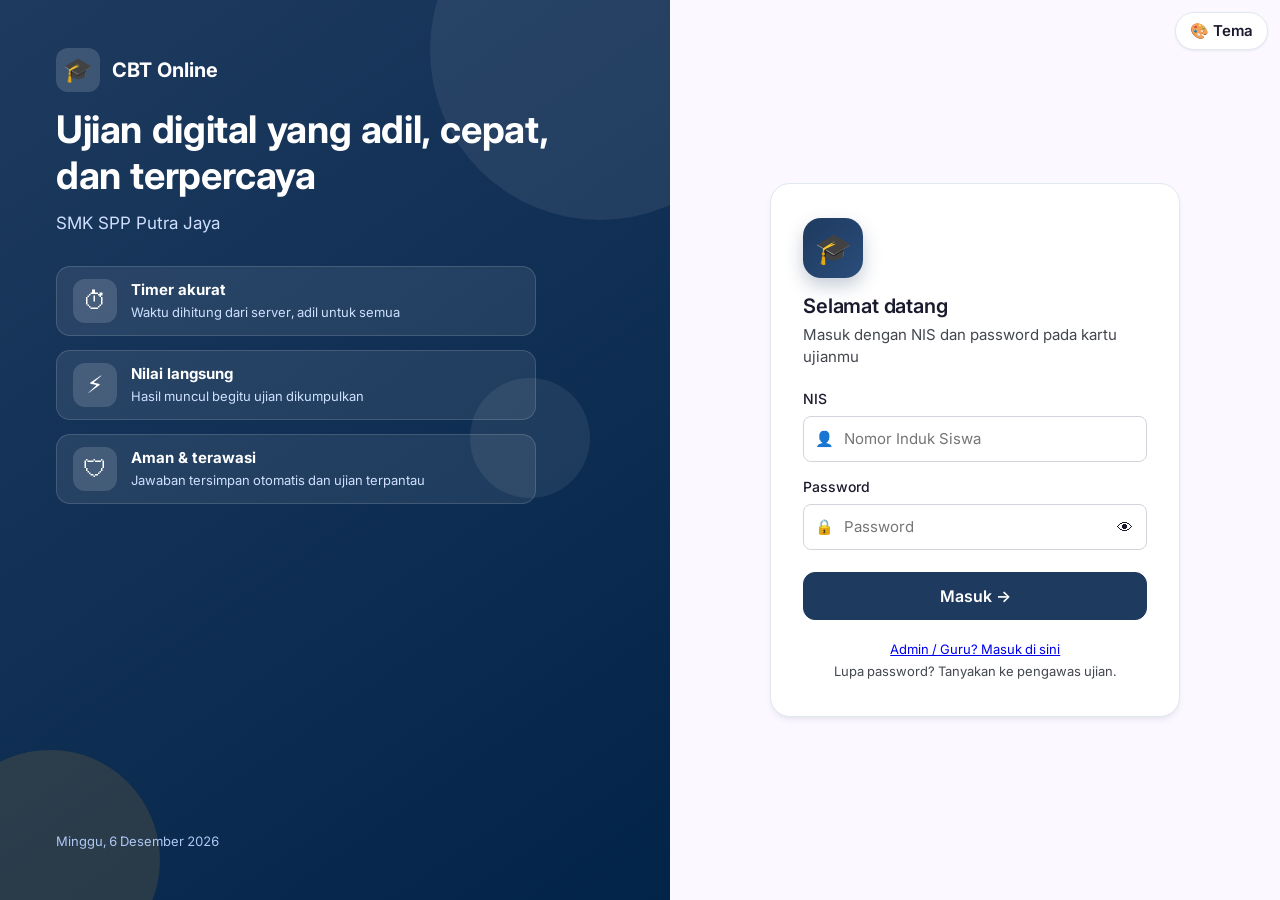
==== index.html @ 09f0322d "2.6" ====
<!DOCTYPE html>
<html lang="id">
<head>
<meta charset="utf-8">
<meta name="viewport" content="width=device-width, initial-scale=1">
<title>CBT Online</title>
<script>try{var t=localStorage.getItem('cbt_tema');if(t)document.documentElement.setAttribute('data-theme',t)}catch(e){}</script>
<link rel="preconnect" href="https://fonts.googleapis.com">
<link rel="preconnect" href="https://fonts.gstatic.com" crossorigin>
<link href="https://fonts.googleapis.com/css2?family=Inter:wght@400;500;600;700&display=swap" rel="stylesheet">
<link rel="stylesheet" href="css/style.css?v=26">
</head>
<body>
<div id="bar"></div>
<div id="app"></div>
<div id="toast" role="status" aria-live="polite"></div>
<script>window.APP_MODE='siswa'</script>
<script src="js/config.js"></script>
<script src="js/api.js?v=26"></script>
<script src="js/app.js?v=26"></script>
</body>
</html>
---- css/style.css ----
/* CBT Online — token desain "Academic Trust CBT" (DESIGN.md). Tanpa framework: cepat di Chromebook/HP. */
:root{--primary:#1E3A5F;--primary-d:#022448;--primary-h:#2A4D7A;--accent:#F5A623;--accent-d:#835500;--bg:#fcf8ff;--surface:#F5F7FA;--tint:#f5f2ff;--card:#fff;--text:#1A1A2E;--muted:#43474e;--line:#E2E8F0;
--ok:#166534;--ok-bg:#DCFCE7;--warn:#854D0E;--warn-bg:#FEF9C3;--bad:#991B1B;--bad-bg:#FEE2E2;--info:#1D4ED8;--info-bg:#DBEAFE;
--sh1:0 1px 3px rgba(30,58,95,.06),0 1px 2px rgba(30,58,95,.04);--sh2:0 4px 6px -1px rgba(30,58,95,.08),0 2px 4px -2px rgba(30,58,95,.05)}
*{box-sizing:border-box}html,body{margin:0}
body{font:15px/22px Inter,system-ui,sans-serif;background:var(--bg);color:var(--text);-webkit-font-smoothing:antialiased;font-variant-numeric:tabular-nums}
button,input,select,textarea{font:inherit;color:inherit}
h1,h2,h3{margin:0;letter-spacing:-.01em}h1{font-size:28px;line-height:36px;font-weight:700}h2{font-size:20px;line-height:28px;font-weight:600}h3{font-size:16px;font-weight:600}
.muted{color:var(--muted)}.sm{font-size:13px}.xs{font-size:11px;letter-spacing:.04em;text-transform:uppercase;font-weight:600}.mono{font-family:ui-monospace,Menlo,Consolas,monospace}.right{text-align:right}.hide{display:none!important}
#bar{position:fixed;top:0;left:0;height:3px;width:0;background:var(--accent);z-index:99;transition:width .3s,opacity .3s;opacity:0}
#bar.on{opacity:1;width:70%}
.top{background:var(--top);color:#fff;padding:12px 24px;display:flex;align-items:center;gap:16px;position:sticky;top:0;z-index:20}
.top .brand{font-weight:700;font-size:18px}.top .sub{font-size:11px;letter-spacing:.04em;color:#adc8f5;text-transform:uppercase}
.top .sp{flex:1}.top .who{text-align:right;line-height:18px}.top .who small{color:#adc8f5}
.top button{background:none;border:0;color:#adc8f5;cursor:pointer;padding:6px 8px;border-radius:8px}.top button:hover{background:rgba(255,255,255,.1);color:#fff}
.wrap{max-width:1180px;margin:0 auto;padding:24px 16px 48px}.narrow{max-width:820px}
.card{background:var(--card);border:1px solid var(--line);border-radius:12px;box-shadow:var(--sh1);padding:20px}
.hero{background:linear-gradient(135deg,var(--hero1),var(--hero2));color:#fff;border-radius:12px;padding:28px;margin-bottom:20px}
.hero p{margin:6px 0 0;color:#adc8f5}.pill{display:inline-block;background:rgba(245,166,35,.2);color:#feae2c;border-radius:999px;padding:3px 12px;margin-bottom:10px}
.grid{display:grid;gap:16px}.g4{grid-template-columns:repeat(4,1fr)}.g3{grid-template-columns:repeat(3,1fr)}.g2{grid-template-columns:1fr 1fr}
.stat b{display:block;font-size:22px;font-weight:700;margin-top:2px}
.tabs{display:flex;gap:8px;flex-wrap:wrap;align-items:center;margin:20px 0}.tabs .sp{flex:1}
.chip{border:0;background:var(--tint);color:var(--text);padding:7px 16px;border-radius:999px;cursor:pointer;font-weight:500}.chip.on{background:var(--primary);color:#fff}
.btn{display:inline-flex;align-items:center;justify-content:center;gap:8px;border:1px solid var(--line);background:var(--card);border-radius:8px;padding:9px 18px;font-weight:600;cursor:pointer;min-height:40px;transition:background .15s}
.btn:hover{background:var(--surface)}.btn.p{background:var(--primary);color:#fff;border-color:var(--primary)}.btn.p:hover{background:var(--primary-h)}
.btn.a{background:var(--accent);border-color:var(--accent);color:#291800}.btn.a:hover{background:#feae2c}.btn.d{background:var(--danger);color:#fff;border-color:var(--danger)}
.btn.w{width:100%}.btn:disabled{opacity:.5;cursor:not-allowed}.btn.sm{min-height:32px;padding:4px 12px;font-size:13px}
:focus-visible{outline:2px solid var(--accent);outline-offset:2px}
.badge{display:inline-flex;align-items:center;gap:4px;padding:2px 10px;border-radius:999px;font-size:12px;font-weight:600}
.b-ok{background:var(--ok-bg);color:var(--ok)}.b-warn{background:var(--warn-bg);color:var(--warn)}.b-bad{background:var(--bad-bg);color:var(--bad)}.b-info{background:var(--info-bg);color:var(--info)}.b-mut{background:var(--mut-bg);color:var(--mut)}
.ex{border-top:4px solid var(--line);display:flex;flex-direction:column;gap:10px;transition:transform .15s,box-shadow .15s}.ex:hover{transform:translateY(-2px);box-shadow:var(--sh2)}
.ex.tersedia,.ex.berlangsung{border-top-color:var(--accent)}.ex.selesai{border-top-color:var(--primary)}
.ex .meta{background:var(--tint);border-radius:8px;padding:10px 12px;font-size:13px;line-height:20px}.ex .push{margin-top:auto}
.field{display:block;margin-bottom:14px}.field>span{display:block;font-size:14px;font-weight:500;margin-bottom:6px}
input,select,textarea{width:100%;border:1px solid var(--line2);border-radius:8px;background:var(--card);padding:9px 12px;min-height:40px}
input:focus,select:focus,textarea:focus{outline:0;border-color:var(--primary);box-shadow:0 0 0 3px rgba(30,58,95,.12)}
.err{color:var(--bad);font-size:13px;margin:6px 0 0}.auth{min-height:100vh;display:grid;place-items:center;padding:16px;background:var(--surface)}.auth .card{width:100%;max-width:400px;padding:28px}
.token{font:700 26px ui-monospace,Menlo,Consolas,monospace;letter-spacing:.3em;text-align:center;text-transform:uppercase;min-height:54px}
.note{border-radius:12px;padding:14px 16px;background:var(--tint);margin:16px 0}.note.w{background:var(--warn-bg);color:var(--warn)}.note.b{background:var(--bad-bg);color:var(--bad)}
/* ruang ujian */
.xtop{background:var(--card);border:1px solid var(--line);border-radius:12px;padding:12px 16px;display:flex;align-items:center;gap:12px;flex-wrap:wrap;margin-bottom:16px;box-shadow:var(--sh1)}
.xtop .sp{flex:1}.timer{background:var(--primary);color:#fff;border-radius:999px;padding:6px 16px;font-weight:700;font-size:16px}.timer.warn{background:var(--warn-bg);color:var(--warn)}.timer.bad{background:var(--danger);color:#fff}
.xgrid{display:grid;grid-template-columns:minmax(0,1fr) 300px;gap:16px;align-items:start}
.qhead{display:flex;gap:10px;align-items:center;background:var(--tint);margin:-20px -20px 16px;padding:12px 20px;border-radius:12px 12px 0 0}
.qno{background:var(--primary);color:#fff;border-radius:8px;padding:4px 12px;font-weight:700}
.qtext{font-size:18px;line-height:28px;margin:6px 0 18px;white-space:pre-wrap}
.opt{display:flex;align-items:center;gap:14px;width:100%;text-align:left;border:1px solid var(--line);background:var(--card);border-radius:10px;padding:12px 14px;margin-bottom:10px;cursor:pointer;transition:background .12s,border-color .12s}
.opt:hover{background:var(--surface)}.opt i{width:30px;height:30px;border-radius:50%;display:grid;place-items:center;background:var(--tint);font-style:normal;font-weight:700;flex:none}
.opt.on{border:2px solid var(--primary);background:var(--sel)}.opt.on i{background:var(--primary);color:#fff}
.qfoot{display:flex;gap:8px;flex-wrap:wrap;margin-top:12px;padding-top:14px;border-top:1px solid var(--line)}.qfoot .sp{flex:1}
.nav{display:grid;grid-template-columns:repeat(5,1fr);gap:8px;margin-top:12px}
.nav button{height:36px;border-radius:8px;border:1px solid var(--line);background:var(--card);font-weight:600;cursor:pointer;position:relative}
.nav .done{background:var(--primary);color:#fff;border-color:var(--primary)}.nav .flag{background:var(--accent);border-color:var(--accent);color:#291800}.nav .cur{outline:2px solid var(--primary);outline-offset:2px}
.bar2{height:6px;border-radius:99px;background:var(--tint);overflow:hidden;margin-top:8px}.bar2>i{display:block;height:100%;background:var(--primary)}
.banner{display:flex;gap:12px;align-items:flex-start;background:var(--bad-bg);color:var(--bad);border-radius:12px;padding:14px 16px;margin-bottom:16px}
.modal{position:fixed;inset:0;background:rgba(26,26,46,.45);backdrop-filter:blur(4px);display:grid;place-items:center;padding:16px;z-index:50}
.modal .card{max-width:440px;width:100%;box-shadow:0 10px 15px -3px rgba(30,58,95,.15)}.modal .row{display:flex;gap:8px;justify-content:flex-end;margin-top:18px}
.score{width:190px;height:190px;border-radius:50%;border:3px solid var(--primary);background:var(--tint);display:grid;place-content:center;text-align:center;margin:18px auto}.score b{font-size:52px;line-height:56px;color:var(--text)}
/* panel guru/admin */
.shell{display:grid;grid-template-columns:230px 1fr;min-height:100vh}.side{background:var(--top);color:#fff;padding:16px 12px;position:sticky;top:0;height:100vh;display:flex;flex-direction:column;gap:4px}
.side .brand{font-weight:700;font-size:18px;padding:4px 12px 14px}.side button{background:none;border:0;border-left:3px solid transparent;color:rgba(255,255,255,.72);text-align:left;padding:10px 12px;border-radius:8px;cursor:pointer;font-weight:500}
.side button:hover{background:rgba(255,255,255,.06)}.side button.on{background:rgba(255,255,255,.1);color:#fff;border-left-color:var(--accent)}.side .sp{flex:1}
.main{padding:24px;min-width:0}.tw{overflow-x:auto}table{width:100%;border-collapse:collapse;font-size:14px}th{background:var(--tint);text-align:left;font-size:11px;letter-spacing:.04em;text-transform:uppercase;padding:10px 12px}td{padding:10px 12px;border-top:1px solid var(--line);vertical-align:middle}tr:hover td{background:var(--surface)}
.sk{background:linear-gradient(90deg,var(--tint),var(--surface),var(--tint));background-size:200% 100%;animation:sk 1.2s infinite;border-radius:12px;min-height:150px}@keyframes sk{to{background-position:-200% 0}}
#toast{position:fixed;left:50%;bottom:24px;transform:translate(-50%,20px);padding:10px 18px;border-radius:10px;color:#fff;background:var(--oks);opacity:0;pointer-events:none;transition:.25s;z-index:99;max-width:92vw}
#toast.on{opacity:1;transform:translate(-50%,0)}#toast.error{background:var(--danger)}#toast.warn{background:var(--accent-d)}
@media(max-width:900px){.g4{grid-template-columns:1fr 1fr}.g3,.g2{grid-template-columns:1fr}.xgrid{grid-template-columns:1fr}.xgrid .navcard{order:-1}.shell{grid-template-columns:1fr}
.side{position:static;height:auto;flex-direction:row;overflow-x:auto;padding:8px}.side .brand,.side .sp{display:none}.side button{white-space:nowrap;border-left:0;border-bottom:3px solid transparent}.side button.on{border-bottom-color:var(--accent)}
.top{padding:10px 14px}.top .who{display:none}.hero{padding:20px}h1{font-size:24px}.main{padding:14px}.qtext{font-size:17px}}
@media(max-width:480px){.g4{grid-template-columns:1fr}.nav{grid-template-columns:repeat(6,1fr)}.score{width:160px;height:160px}.score b{font-size:42px}}

/* dasbor admin & login staf */
.auth.staf{background:linear-gradient(135deg,#022448,#1E3A5F)}.auth a{color:var(--primary);font-weight:600}
.mtop{display:flex;align-items:center;gap:12px;margin-bottom:18px}.mtop .sp{flex:1}.me{display:flex;align-items:center;gap:10px;background:var(--card);border:1px solid var(--line);border-radius:999px;padding:4px 14px 4px 4px;font-size:13px;line-height:16px}
.me i{width:32px;height:32px;border-radius:50%;background:var(--primary);color:#fff;display:grid;place-items:center;font-style:normal;font-weight:700}
.kpi{display:flex;align-items:center;gap:14px}.kpi .ico{width:46px;height:46px;border-radius:12px;display:grid;place-items:center;font-size:22px;flex:none}.kpi b{font-size:26px;line-height:30px;display:block}
.g6{grid-template-columns:repeat(auto-fit,minmax(200px,1fr))}.g23{grid-template-columns:2fr 1fr}.sec{margin:22px 0 10px;display:flex;align-items:center;gap:10px}.sec .sp{flex:1}
.prog{height:8px;border-radius:99px;background:var(--tint);overflow:hidden;display:flex;margin:8px 0}.prog i{display:block;height:100%}
.lg{display:flex;gap:10px;padding:9px 0;border-top:1px solid var(--line);font-size:13px;line-height:18px}.lg:first-of-type{border-top:0}.dot{width:8px;height:8px;border-radius:50%;background:var(--bad);margin-top:6px;flex:none}
@media(max-width:900px){.g23{grid-template-columns:1fr}}


/* tema */
:root{--top:#1E3A5F;--hero1:#1E3A5F;--hero2:#022448;--danger:#991B1B;--oks:#166534;--sel:rgba(30,58,95,.05);--line2:#D1D5DB;--mut:#475569;--mut-bg:#F1F5F9}
[data-theme=gelap]{--bg:#0e1426;--card:#171f36;--surface:#1c2642;--tint:#212c4b;--text:#E8ECF6;--muted:#a9b4cc;--line:#2b3859;--line2:#3a4a72;--primary:#3F72D6;--primary-d:#0f2a5c;--primary-h:#5183e6;--top:#0f1830;--hero1:#16305e;--hero2:#0b1730;--ok:#86efac;--ok-bg:#12351f;--warn:#fde68a;--warn-bg:#3a3010;--bad:#fca5a5;--bad-bg:#3c1818;--info:#93c5fd;--info-bg:#15294a;--danger:#dc2626;--oks:#15803d;--sel:rgba(63,114,214,.16);--mut:#cbd5e1;--mut-bg:#2a3555;--accent-d:#b45309;color-scheme:dark}
[data-theme=hijau]{--primary:#166534;--primary-d:#0b3d1e;--primary-h:#1f7a42;--top:#14532d;--hero1:#166534;--hero2:#052e16;--tint:#effaf1;--bg:#f6fbf7;--surface:#f0f7f2;--sel:rgba(22,101,52,.07)}
[data-theme=ungu]{--primary:#5B21B6;--primary-d:#3b0f7a;--primary-h:#6d34c9;--top:#4c1d95;--hero1:#5B21B6;--hero2:#2e1065;--tint:#f5f0ff;--bg:#faf7ff;--surface:#f4f0fb;--sel:rgba(91,33,182,.07)}
.tema{display:flex;align-items:center;gap:12px;border:2px solid var(--line);background:var(--card);border-radius:12px;padding:12px;cursor:pointer;font-weight:600}.tema.on{border-color:var(--primary);background:var(--sel)}.tema .sw{width:38px;height:38px;border-radius:10px;border:1px solid var(--line);flex:none}
/* bank soal */
.clamp{display:-webkit-box;-webkit-line-clamp:2;-webkit-box-orient:vertical;overflow:hidden;max-width:520px}
.oprow{display:grid;grid-template-columns:54px 1fr;gap:8px;align-items:center;margin-bottom:8px}.kr{display:flex;gap:6px;align-items:center;justify-content:center;cursor:pointer}.kr input{width:auto;min-height:0}
/* login baru */
.lg2{min-height:100vh;display:grid;grid-template-columns:1.1fr 1fr;background:var(--bg)}
.tbtn{position:fixed;top:12px;right:12px;z-index:5;background:var(--card);border:1px solid var(--line);border-radius:999px;padding:7px 14px;cursor:pointer;font-weight:600;box-shadow:var(--sh1)}
.lg2-hero{position:relative;overflow:hidden;background:linear-gradient(145deg,var(--hero1),var(--hero2));color:#fff;padding:48px 56px;display:flex;flex-direction:column;justify-content:center;gap:14px}
.lg2-hero h1{font-size:38px;line-height:46px;max-width:520px;position:relative}.lg2-hero p{margin:0;color:#cfe0ff;font-size:17px;position:relative}
.lg2-brand{display:flex;align-items:center;gap:12px;font-weight:700;font-size:20px;position:relative}.lg2-logo{width:44px;height:44px;border-radius:12px;background:rgba(255,255,255,.15);display:grid;place-items:center;font-size:24px}
.lg2-feat{list-style:none;margin:18px 0 0;padding:0;display:grid;gap:14px;position:relative}.lg2-feat li{display:flex;gap:14px;align-items:center;background:rgba(255,255,255,.08);border:1px solid rgba(255,255,255,.14);border-radius:14px;padding:12px 16px;max-width:480px}
.lg2-feat i{font-style:normal;font-size:24px;width:44px;height:44px;border-radius:12px;background:rgba(255,255,255,.14);display:grid;place-items:center;flex:none}.lg2-feat b{display:block}.lg2-feat span{font-size:13px;color:#cfe0ff}
.lg2-foot{margin-top:auto;font-size:13px;color:#adc8f5;position:relative}
.sh{position:absolute;border-radius:50%;background:rgba(255,255,255,.07);animation:flt 9s ease-in-out infinite}.s1{width:340px;height:340px;top:-120px;right:-100px}.s2{width:220px;height:220px;bottom:-70px;left:-60px;animation-delay:-3s;background:rgba(245,166,35,.13)}.s3{width:120px;height:120px;top:42%;right:12%;animation-delay:-6s}
@keyframes flt{50%{transform:translateY(-18px) scale(1.05)}}@media(prefers-reduced-motion:reduce){.sh,.lg2-card{animation:none}}
.lg2-form{display:grid;place-items:center;padding:32px 20px}.lg2-card{width:100%;max-width:410px;background:var(--card);border:1px solid var(--line);border-radius:20px;box-shadow:var(--sh2);padding:34px 32px;animation:up .5s ease both}@keyframes up{from{opacity:0;transform:translateY(14px)}}
.lg2-ava{width:60px;height:60px;border-radius:18px;background:linear-gradient(135deg,var(--primary),var(--primary-h));display:grid;place-items:center;font-size:30px;margin-bottom:14px;box-shadow:0 8px 18px rgba(30,58,95,.25)}
.inp{position:relative}.inp>b{position:absolute;left:12px;top:50%;transform:translateY(-50%);font-size:15px;font-weight:400}.inp input{padding-left:40px;min-height:46px}#pw{padding-right:44px}.eye{position:absolute;right:6px;top:50%;transform:translateY(-50%);border:0;background:none;cursor:pointer;font-size:16px;padding:8px}
.lgb{min-height:48px;font-size:16px;border-radius:12px;margin-top:8px}
@media(max-width:860px){.lg2{grid-template-columns:1fr}.lg2-hero{padding:56px 24px 36px}.lg2-hero h1{font-size:26px;line-height:34px}.lg2-feat,.lg2-foot{display:none}.lg2-form{margin-top:-20px}.lg2-card{padding:26px 22px}}
/* kartu ujian (cetak A4, 10 kartu/halaman) */
#kartu{position:fixed;inset:0;background:#e5e7eb;z-index:90;overflow:auto;padding-bottom:24px}
.ktool{position:sticky;top:0;background:#fff;border-bottom:1px solid var(--line);padding:12px 20px;display:flex;gap:10px;align-items:center;flex-wrap:wrap;z-index:2}
.halaman{width:210mm;margin:16px auto;background:#fff;padding:10mm;display:grid;grid-template-columns:1fr 1fr;grid-auto-rows:54mm;box-shadow:var(--sh2)}
.kartu{border:1px dashed #6b7280;padding:3.5mm 5mm;display:flex;flex-direction:column;font-size:11px;line-height:15px;color:#000;overflow:hidden;background:#fff}
.kartu .kh{display:flex;flex-direction:column;border-bottom:2px solid #1E3A5F;padding-bottom:3px;margin-bottom:5px}.kartu .kh b{font-size:13px;color:#1E3A5F}
.kartu table{width:auto;font-size:12px}.kartu td{padding:1px 6px 1px 0;border:0;background:none!important}.kartu td:first-child{color:#555;width:62px}
.kartu .pw{font:700 17px ui-monospace,Menlo,Consolas,monospace;letter-spacing:.12em}.kartu .kf{margin-top:auto;font-size:9px;color:#444;line-height:12px}
@page{size:A4;margin:0}
@media print{body>*:not(#kartu){display:none!important}#kartu{position:static;background:#fff;overflow:visible;padding:0}.ktool{display:none}.halaman{margin:0;box-shadow:none;break-after:page;page-break-after:always}.halaman:last-child{break-after:auto;page-break-after:auto}}
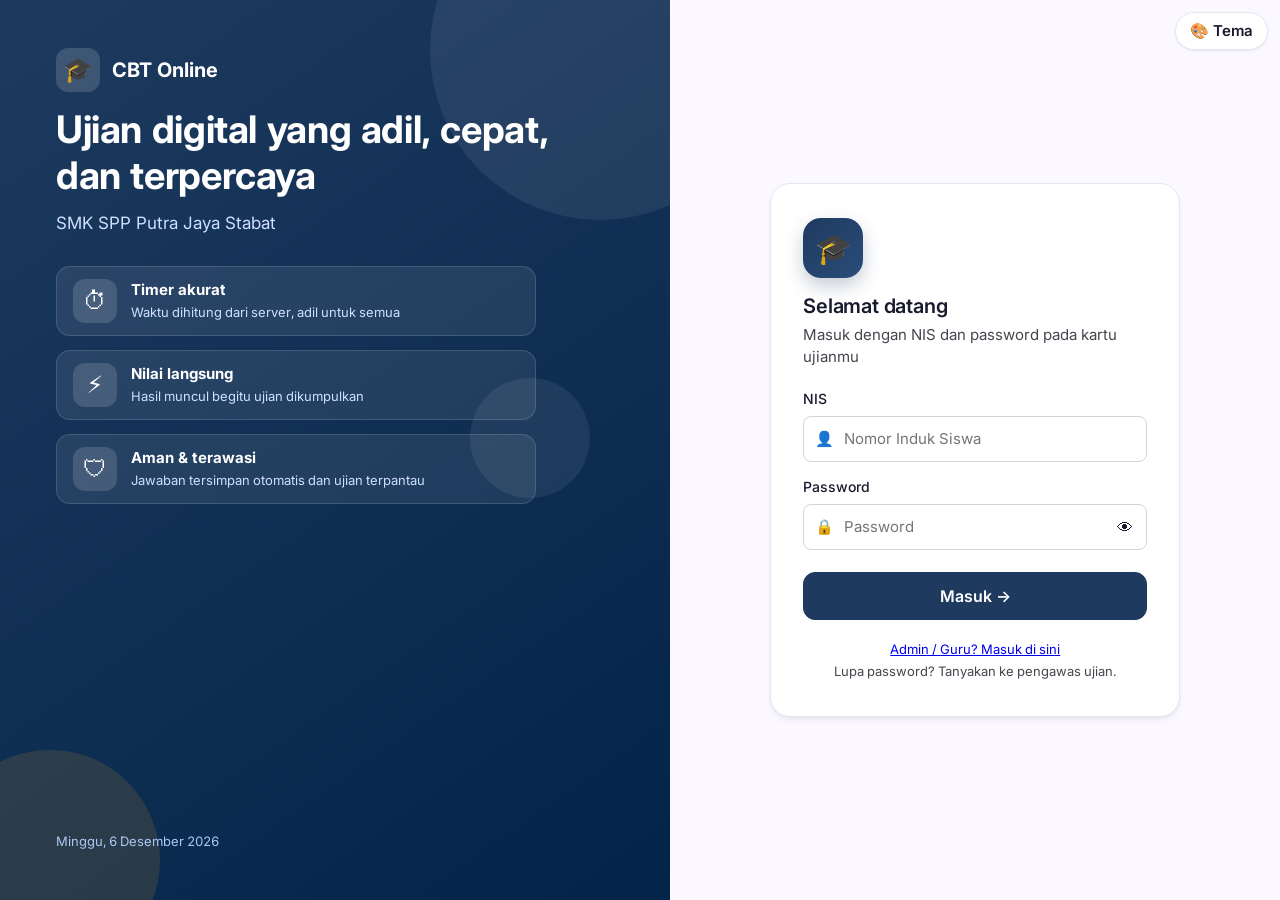
==== commit 27f297f2: "2.7" ====
--- a/index.html
+++ b/index.html
@@ -8,7 +8,7 @@
 <link rel="preconnect" href="https://fonts.googleapis.com">
 <link rel="preconnect" href="https://fonts.gstatic.com" crossorigin>
 <link href="https://fonts.googleapis.com/css2?family=Inter:wght@400;500;600;700&display=swap" rel="stylesheet">
-<link rel="stylesheet" href="css/style.css?v=26">
+<link rel="stylesheet" href="css/style.css?v=27">
 </head>
 <body>
 <div id="bar"></div>
@@ -16,7 +16,7 @@
 <div id="toast" role="status" aria-live="polite"></div>
 <script>window.APP_MODE='siswa'</script>
 <script src="js/config.js"></script>
-<script src="js/api.js?v=26"></script>
-<script src="js/app.js?v=26"></script>
+<script src="js/api.js?v=27"></script>
+<script src="js/app.js?v=27"></script>
 </body>
 </html>
--- a/css/style.css
+++ b/css/style.css
@@ -115,3 +115,8 @@
 .kartu .pw{font:700 17px ui-monospace,Menlo,Consolas,monospace;letter-spacing:.12em}.kartu .kf{margin-top:auto;font-size:9px;color:#444;line-height:12px}
 @page{size:A4;margin:0}
 @media print{body>*:not(#kartu){display:none!important}#kartu{position:static;background:#fff;overflow:visible;padding:0}.ktool{display:none}.halaman{margin:0;box-shadow:none;break-after:page;page-break-after:always}.halaman:last-child{break-after:auto;page-break-after:auto}}
+
+/* menu administrator */
+.mewrap{position:relative}button.me{font-family:inherit;color:var(--text);text-align:left;cursor:pointer}button.me:hover{background:var(--surface)}
+.umenu{position:absolute;right:0;top:calc(100% + 8px);min-width:230px;background:var(--card);border:1px solid var(--line);border-radius:12px;box-shadow:var(--sh2);padding:6px;z-index:30}
+.umenu button{display:flex;gap:10px;width:100%;text-align:left;border:0;background:none;padding:10px 12px;border-radius:8px;cursor:pointer;font-weight:500}.umenu button:hover{background:var(--surface)}
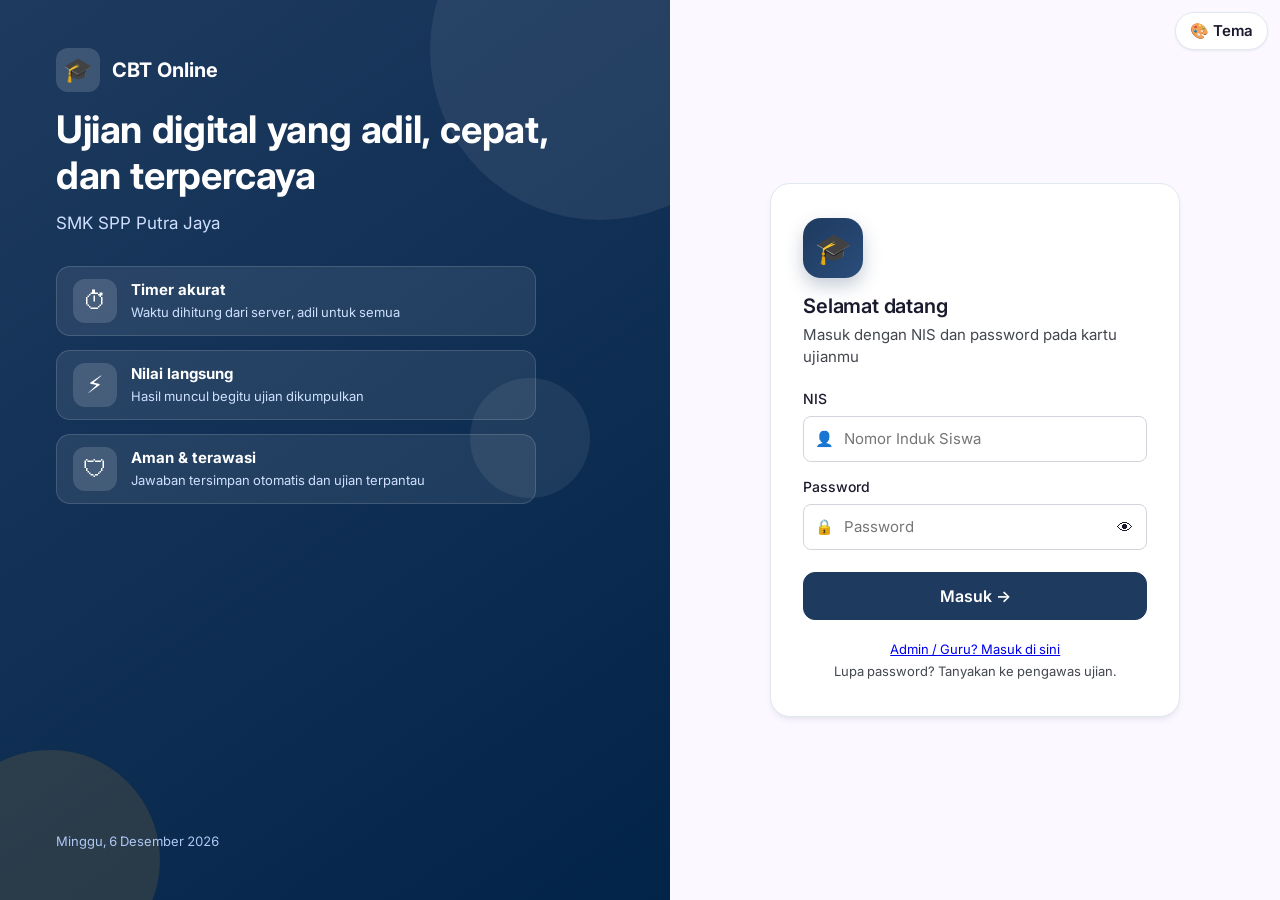
==== commit 737e5ccf: "2.8" ====
--- a/index.html
+++ b/index.html
@@ -8,7 +8,7 @@
 <link rel="preconnect" href="https://fonts.googleapis.com">
 <link rel="preconnect" href="https://fonts.gstatic.com" crossorigin>
 <link href="https://fonts.googleapis.com/css2?family=Inter:wght@400;500;600;700&display=swap" rel="stylesheet">
-<link rel="stylesheet" href="css/style.css?v=27">
+<link rel="stylesheet" href="css/style.css?v=28">
 </head>
 <body>
 <div id="bar"></div>
@@ -16,7 +16,7 @@
 <div id="toast" role="status" aria-live="polite"></div>
 <script>window.APP_MODE='siswa'</script>
 <script src="js/config.js"></script>
-<script src="js/api.js?v=27"></script>
-<script src="js/app.js?v=27"></script>
+<script src="js/api.js?v=28"></script>
+<script src="js/app.js?v=28"></script>
 </body>
 </html>
--- a/css/style.css
+++ b/css/style.css
@@ -114,9 +114,19 @@
 .kartu table{width:auto;font-size:12px}.kartu td{padding:1px 6px 1px 0;border:0;background:none!important}.kartu td:first-child{color:#555;width:62px}
 .kartu .pw{font:700 17px ui-monospace,Menlo,Consolas,monospace;letter-spacing:.12em}.kartu .kf{margin-top:auto;font-size:9px;color:#444;line-height:12px}
 @page{size:A4;margin:0}
-@media print{body>*:not(#kartu){display:none!important}#kartu{position:static;background:#fff;overflow:visible;padding:0}.ktool{display:none}.halaman{margin:0;box-shadow:none;break-after:page;page-break-after:always}.halaman:last-child{break-after:auto;page-break-after:auto}}
+@media print{body>*:not(#kartu):not(#cetak){display:none!important}#kartu{position:static;background:#fff;overflow:visible;padding:0}.ktool{display:none}.halaman{margin:0;box-shadow:none;break-after:page;page-break-after:always}.halaman:last-child{break-after:auto;page-break-after:auto}}
 
 /* menu administrator */
 .mewrap{position:relative}button.me{font-family:inherit;color:var(--text);text-align:left;cursor:pointer}button.me:hover{background:var(--surface)}
 .umenu{position:absolute;right:0;top:calc(100% + 8px);min-width:230px;background:var(--card);border:1px solid var(--line);border-radius:12px;box-shadow:var(--sh2);padding:6px;z-index:30}
 .umenu button{display:flex;gap:10px;width:100%;text-align:left;border:0;background:none;padding:10px 12px;border-radius:8px;cursor:pointer;font-weight:500}.umenu button:hover{background:var(--surface)}
+
+/* laporan & rekap cetak */
+#cetak{position:fixed;inset:0;background:#e5e7eb;z-index:90;overflow:auto;padding-bottom:24px}
+.lembar{background:#fff;color:#000;width:210mm;min-height:297mm;margin:16px auto;padding:14mm;box-shadow:var(--sh2);font-size:12px;line-height:17px;page:lap}.lembar.land{width:297mm;min-height:210mm;page:rekap}
+.kopx{text-align:center;border-bottom:3px double #000;padding-bottom:8px}.kopx b{font-size:18px;text-transform:uppercase}.lembar h2.jdl{text-align:center;font-size:15px;margin:12px 0;text-transform:uppercase;letter-spacing:.05em;color:#000}.lembar .sb{font-size:13px;margin:14px 0 6px;color:#000}
+.lembar table{font-size:11.5px;width:100%}.lembar table.idn{width:auto}.lembar .idn td{border:0;padding:1px 8px 1px 0;background:none!important}.lembar .idn td:first-child{width:190px}
+.lembar table.tb th{background:#eee!important;color:#000;border:1px solid #444;padding:4px 6px;font-size:10.5px;text-transform:none;letter-spacing:0}.lembar table.tb td{border:1px solid #444;padding:3px 6px;background:none!important;color:#000}
+.lembar.land table.tb{font-size:10px}.bawah{text-decoration:underline}.ttd{display:flex;justify-content:space-around;margin-top:30px;text-align:center;break-inside:avoid}
+@page lap{size:A4 portrait;margin:14mm}@page rekap{size:A4 landscape;margin:12mm}
+@media print{#cetak{position:static;background:#fff;overflow:visible;padding:0}.lembar{margin:0;box-shadow:none;width:auto;min-height:0;padding:0}.lembar tr{break-inside:avoid}.lembar thead{display:table-header-group}}
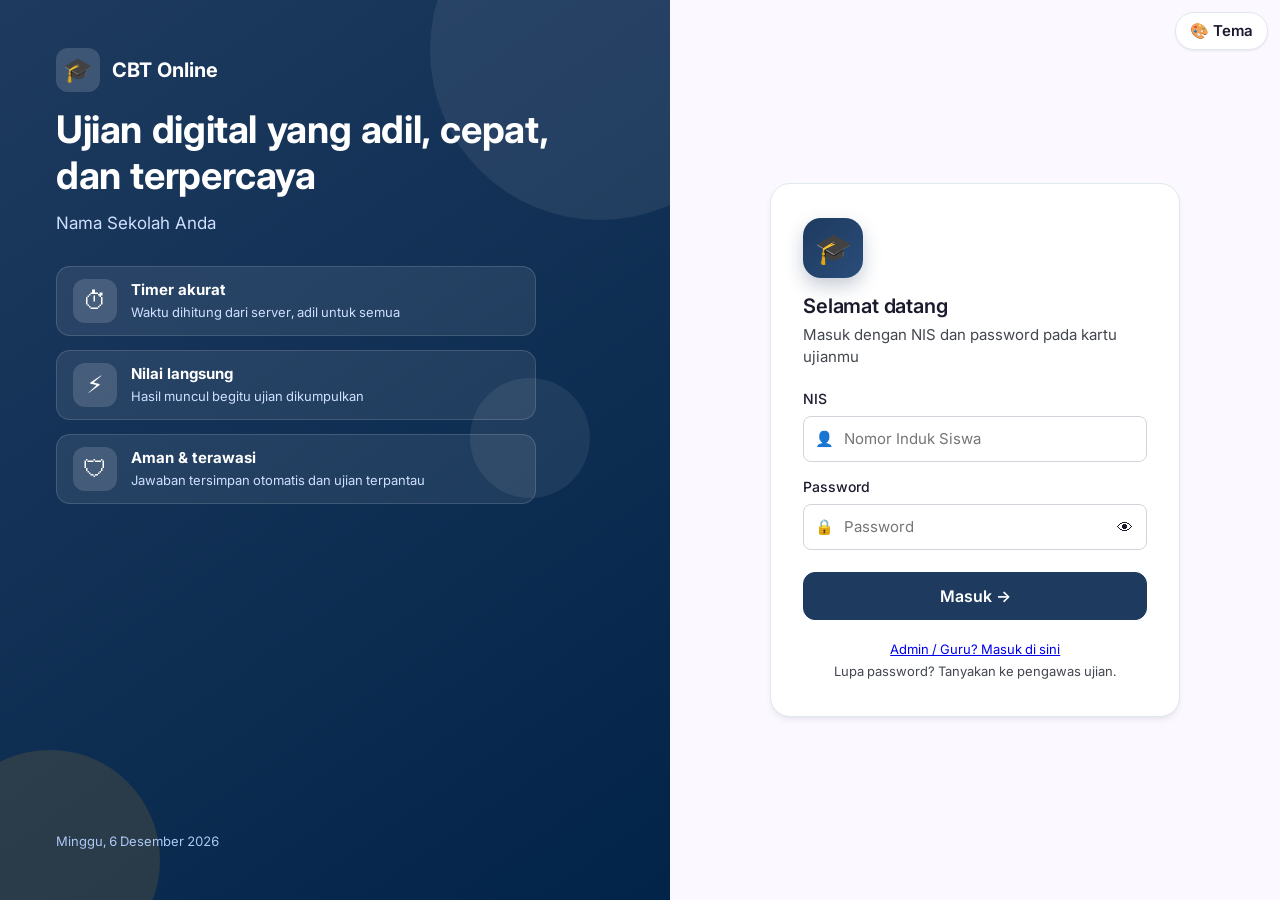
==== commit 3e77593b: "2.10" ====
--- a/index.html
+++ b/index.html
@@ -8,7 +8,7 @@
 <link rel="preconnect" href="https://fonts.googleapis.com">
 <link rel="preconnect" href="https://fonts.gstatic.com" crossorigin>
 <link href="https://fonts.googleapis.com/css2?family=Inter:wght@400;500;600;700&display=swap" rel="stylesheet">
-<link rel="stylesheet" href="css/style.css?v=28">
+<link rel="stylesheet" href="css/style.css?v=210">
 </head>
 <body>
 <div id="bar"></div>
@@ -16,7 +16,7 @@
 <div id="toast" role="status" aria-live="polite"></div>
 <script>window.APP_MODE='siswa'</script>
 <script src="js/config.js"></script>
-<script src="js/api.js?v=28"></script>
-<script src="js/app.js?v=28"></script>
+<script src="js/api.js?v=210"></script>
+<script src="js/app.js?v=210"></script>
 </body>
 </html>
--- a/css/style.css
+++ b/css/style.css
@@ -81,10 +81,10 @@
 
 
 /* tema */
-:root{--top:#1E3A5F;--hero1:#1E3A5F;--hero2:#022448;--danger:#991B1B;--oks:#166534;--sel:rgba(30,58,95,.05);--line2:#D1D5DB;--mut:#475569;--mut-bg:#F1F5F9}
-[data-theme=gelap]{--bg:#0e1426;--card:#171f36;--surface:#1c2642;--tint:#212c4b;--text:#E8ECF6;--muted:#a9b4cc;--line:#2b3859;--line2:#3a4a72;--primary:#3F72D6;--primary-d:#0f2a5c;--primary-h:#5183e6;--top:#0f1830;--hero1:#16305e;--hero2:#0b1730;--ok:#86efac;--ok-bg:#12351f;--warn:#fde68a;--warn-bg:#3a3010;--bad:#fca5a5;--bad-bg:#3c1818;--info:#93c5fd;--info-bg:#15294a;--danger:#dc2626;--oks:#15803d;--sel:rgba(63,114,214,.16);--mut:#cbd5e1;--mut-bg:#2a3555;--accent-d:#b45309;color-scheme:dark}
-[data-theme=hijau]{--primary:#166534;--primary-d:#0b3d1e;--primary-h:#1f7a42;--top:#14532d;--hero1:#166534;--hero2:#052e16;--tint:#effaf1;--bg:#f6fbf7;--surface:#f0f7f2;--sel:rgba(22,101,52,.07)}
-[data-theme=ungu]{--primary:#5B21B6;--primary-d:#3b0f7a;--primary-h:#6d34c9;--top:#4c1d95;--hero1:#5B21B6;--hero2:#2e1065;--tint:#f5f0ff;--bg:#faf7ff;--surface:#f4f0fb;--sel:rgba(91,33,182,.07)}
+:root{--top2:#14284a;--top:#1E3A5F;--hero1:#1E3A5F;--hero2:#022448;--danger:#991B1B;--oks:#166534;--sel:rgba(30,58,95,.05);--line2:#D1D5DB;--mut:#475569;--mut-bg:#F1F5F9}
+[data-theme=gelap]{--top2:#0a1224;--bg:#0e1426;--card:#171f36;--surface:#1c2642;--tint:#212c4b;--text:#E8ECF6;--muted:#a9b4cc;--line:#2b3859;--line2:#3a4a72;--primary:#3F72D6;--primary-d:#0f2a5c;--primary-h:#5183e6;--top:#0f1830;--hero1:#16305e;--hero2:#0b1730;--ok:#86efac;--ok-bg:#12351f;--warn:#fde68a;--warn-bg:#3a3010;--bad:#fca5a5;--bad-bg:#3c1818;--info:#93c5fd;--info-bg:#15294a;--danger:#dc2626;--oks:#15803d;--sel:rgba(63,114,214,.16);--mut:#cbd5e1;--mut-bg:#2a3555;--accent-d:#b45309;color-scheme:dark}
+[data-theme=hijau]{--top2:#0b3d1e;--primary:#166534;--primary-d:#0b3d1e;--primary-h:#1f7a42;--top:#14532d;--hero1:#166534;--hero2:#052e16;--tint:#effaf1;--bg:#f6fbf7;--surface:#f0f7f2;--sel:rgba(22,101,52,.07)}
+[data-theme=ungu]{--top2:#2e1065;--primary:#5B21B6;--primary-d:#3b0f7a;--primary-h:#6d34c9;--top:#4c1d95;--hero1:#5B21B6;--hero2:#2e1065;--tint:#f5f0ff;--bg:#faf7ff;--surface:#f4f0fb;--sel:rgba(91,33,182,.07)}
 .tema{display:flex;align-items:center;gap:12px;border:2px solid var(--line);background:var(--card);border-radius:12px;padding:12px;cursor:pointer;font-weight:600}.tema.on{border-color:var(--primary);background:var(--sel)}.tema .sw{width:38px;height:38px;border-radius:10px;border:1px solid var(--line);flex:none}
 /* bank soal */
 .clamp{display:-webkit-box;-webkit-line-clamp:2;-webkit-box-orient:vertical;overflow:hidden;max-width:520px}
@@ -130,3 +130,15 @@
 .lembar.land table.tb{font-size:10px}.bawah{text-decoration:underline}.ttd{display:flex;justify-content:space-around;margin-top:30px;text-align:center;break-inside:avoid}
 @page lap{size:A4 portrait;margin:14mm}@page rekap{size:A4 landscape;margin:12mm}
 @media print{#cetak{position:static;background:#fff;overflow:visible;padding:0}.lembar{margin:0;box-shadow:none;width:auto;min-height:0;padding:0}.lembar tr{break-inside:avoid}.lembar thead{display:table-header-group}}
+
+/* menu samping */
+.side{background:var(--top);padding:18px 12px;gap:2px}
+.side .brand{padding:2px 12px 14px;margin-bottom:6px;border-bottom:1px solid rgba(255,255,255,.1);font-weight:700;font-size:17px;letter-spacing:.01em;color:#fff}
+.side .brand small{display:block;margin-top:2px;font-size:11px;font-weight:500;letter-spacing:.08em;text-transform:uppercase;color:#adc8f5}
+.sgrp{font-size:10.5px;letter-spacing:.12em;text-transform:uppercase;color:rgba(255,255,255,.42);padding:16px 12px 6px;font-weight:600}
+.side .mi{display:flex;align-items:center;gap:12px;width:100%;border:0;border-left:3px solid transparent;background:transparent;color:rgba(255,255,255,.78);padding:9px 12px;border-radius:8px;cursor:pointer;font-weight:500;font-size:14px;text-align:left;transition:background .12s,color .12s}
+.side .mi .ico{width:18px;height:18px;flex:none;opacity:.85}
+.side .mi:hover{background:rgba(255,255,255,.07);color:#fff}
+.side .mi.on{background:rgba(255,255,255,.12);color:#fff;border-left-color:var(--accent)}.side .mi.on .ico{opacity:1}
+.umenu button{display:flex;gap:10px;align-items:center}.umenu .ico{width:17px;height:17px;color:var(--muted);flex:none}
+@media(max-width:900px){.side .brand,.sgrp{display:none}.side .mi{width:auto;white-space:nowrap;border-left:0;border-bottom:3px solid transparent;border-radius:6px 6px 0 0;padding:8px 12px}.side .mi.on{border-bottom-color:var(--accent)}}
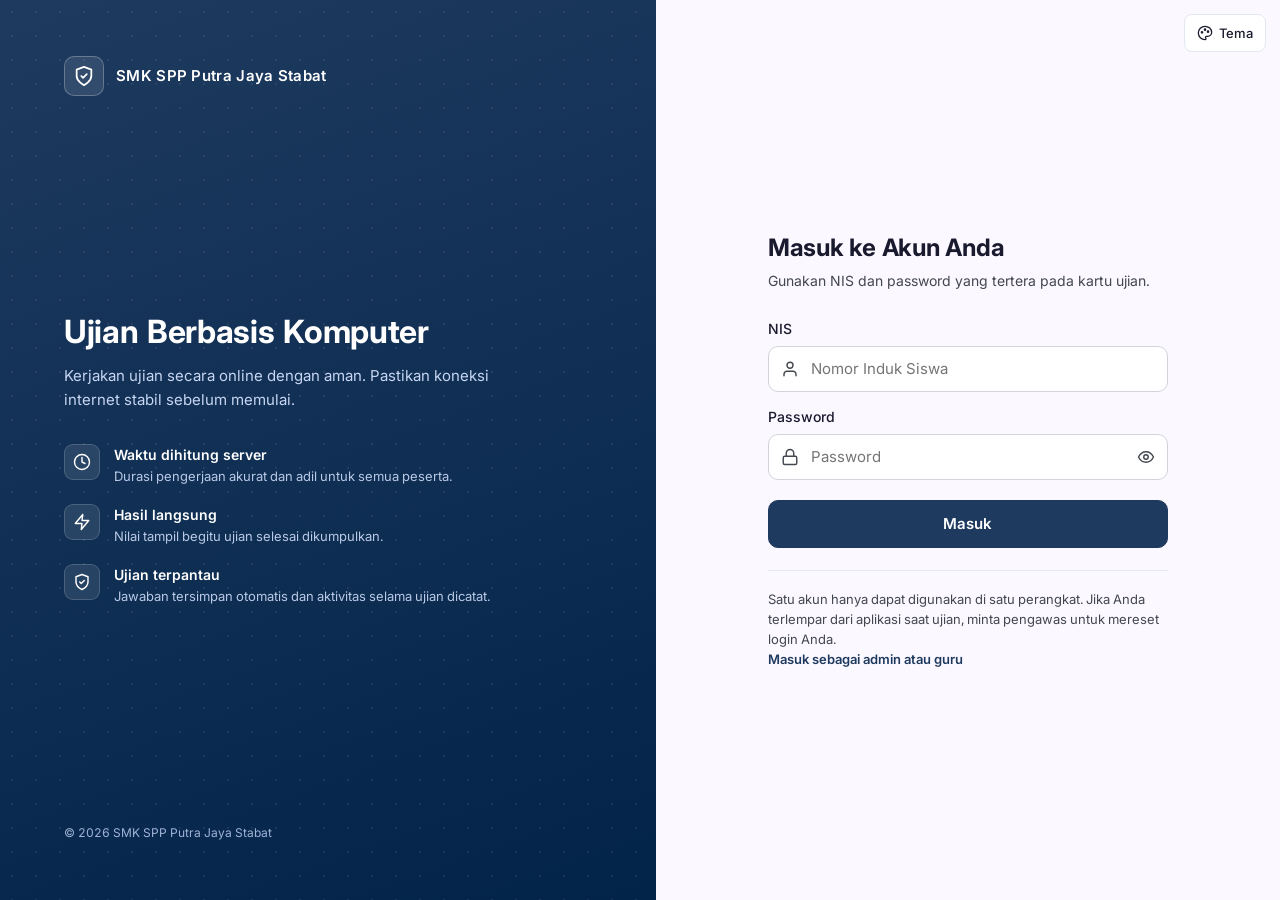
==== commit bf9bb0c0: "3.0" ====
--- a/index.html
+++ b/index.html
@@ -8,7 +8,7 @@
 <link rel="preconnect" href="https://fonts.googleapis.com">
 <link rel="preconnect" href="https://fonts.gstatic.com" crossorigin>
 <link href="https://fonts.googleapis.com/css2?family=Inter:wght@400;500;600;700&display=swap" rel="stylesheet">
-<link rel="stylesheet" href="css/style.css?v=210">
+<link rel="stylesheet" href="css/style.css?v=30">
 </head>
 <body>
 <div id="bar"></div>
@@ -16,7 +16,7 @@
 <div id="toast" role="status" aria-live="polite"></div>
 <script>window.APP_MODE='siswa'</script>
 <script src="js/config.js"></script>
-<script src="js/api.js?v=210"></script>
-<script src="js/app.js?v=210"></script>
+<script src="js/api.js?v=30"></script>
+<script src="js/app.js?v=30"></script>
 </body>
 </html>
--- a/css/style.css
+++ b/css/style.css
@@ -89,22 +89,24 @@
 /* bank soal */
 .clamp{display:-webkit-box;-webkit-line-clamp:2;-webkit-box-orient:vertical;overflow:hidden;max-width:520px}
 .oprow{display:grid;grid-template-columns:54px 1fr;gap:8px;align-items:center;margin-bottom:8px}.kr{display:flex;gap:6px;align-items:center;justify-content:center;cursor:pointer}.kr input{width:auto;min-height:0}
-/* login baru */
-.lg2{min-height:100vh;display:grid;grid-template-columns:1.1fr 1fr;background:var(--bg)}
-.tbtn{position:fixed;top:12px;right:12px;z-index:5;background:var(--card);border:1px solid var(--line);border-radius:999px;padding:7px 14px;cursor:pointer;font-weight:600;box-shadow:var(--sh1)}
-.lg2-hero{position:relative;overflow:hidden;background:linear-gradient(145deg,var(--hero1),var(--hero2));color:#fff;padding:48px 56px;display:flex;flex-direction:column;justify-content:center;gap:14px}
-.lg2-hero h1{font-size:38px;line-height:46px;max-width:520px;position:relative}.lg2-hero p{margin:0;color:#cfe0ff;font-size:17px;position:relative}
-.lg2-brand{display:flex;align-items:center;gap:12px;font-weight:700;font-size:20px;position:relative}.lg2-logo{width:44px;height:44px;border-radius:12px;background:rgba(255,255,255,.15);display:grid;place-items:center;font-size:24px}
-.lg2-feat{list-style:none;margin:18px 0 0;padding:0;display:grid;gap:14px;position:relative}.lg2-feat li{display:flex;gap:14px;align-items:center;background:rgba(255,255,255,.08);border:1px solid rgba(255,255,255,.14);border-radius:14px;padding:12px 16px;max-width:480px}
-.lg2-feat i{font-style:normal;font-size:24px;width:44px;height:44px;border-radius:12px;background:rgba(255,255,255,.14);display:grid;place-items:center;flex:none}.lg2-feat b{display:block}.lg2-feat span{font-size:13px;color:#cfe0ff}
-.lg2-foot{margin-top:auto;font-size:13px;color:#adc8f5;position:relative}
-.sh{position:absolute;border-radius:50%;background:rgba(255,255,255,.07);animation:flt 9s ease-in-out infinite}.s1{width:340px;height:340px;top:-120px;right:-100px}.s2{width:220px;height:220px;bottom:-70px;left:-60px;animation-delay:-3s;background:rgba(245,166,35,.13)}.s3{width:120px;height:120px;top:42%;right:12%;animation-delay:-6s}
-@keyframes flt{50%{transform:translateY(-18px) scale(1.05)}}@media(prefers-reduced-motion:reduce){.sh,.lg2-card{animation:none}}
-.lg2-form{display:grid;place-items:center;padding:32px 20px}.lg2-card{width:100%;max-width:410px;background:var(--card);border:1px solid var(--line);border-radius:20px;box-shadow:var(--sh2);padding:34px 32px;animation:up .5s ease both}@keyframes up{from{opacity:0;transform:translateY(14px)}}
-.lg2-ava{width:60px;height:60px;border-radius:18px;background:linear-gradient(135deg,var(--primary),var(--primary-h));display:grid;place-items:center;font-size:30px;margin-bottom:14px;box-shadow:0 8px 18px rgba(30,58,95,.25)}
-.inp{position:relative}.inp>b{position:absolute;left:12px;top:50%;transform:translateY(-50%);font-size:15px;font-weight:400}.inp input{padding-left:40px;min-height:46px}#pw{padding-right:44px}.eye{position:absolute;right:6px;top:50%;transform:translateY(-50%);border:0;background:none;cursor:pointer;font-size:16px;padding:8px}
-.lgb{min-height:48px;font-size:16px;border-radius:12px;margin-top:8px}
-@media(max-width:860px){.lg2{grid-template-columns:1fr}.lg2-hero{padding:56px 24px 36px}.lg2-hero h1{font-size:26px;line-height:34px}.lg2-feat,.lg2-foot{display:none}.lg2-form{margin-top:-20px}.lg2-card{padding:26px 22px}}
+/* login */
+.lg2{min-height:100vh;display:grid;grid-template-columns:minmax(0,1.05fr) minmax(0,1fr);background:var(--bg)}
+.tbtn{position:fixed;top:14px;right:14px;z-index:5;display:flex;gap:6px;align-items:center;background:var(--card);border:1px solid var(--line);border-radius:8px;padding:7px 12px;cursor:pointer;font-weight:500;font-size:13px;color:var(--text)}.tbtn .ico{width:16px;height:16px}
+.lg2-hero{position:relative;overflow:hidden;background:linear-gradient(160deg,var(--hero1),var(--hero2));color:#fff;padding:56px 64px;display:flex;flex-direction:column;gap:18px}
+.lg2-hero::before{content:"";position:absolute;inset:0;background-image:radial-gradient(rgba(255,255,255,.07) 1px,transparent 1px);background-size:24px 24px;pointer-events:none}.lg2-hero>*{position:relative}
+.lg2-brand{display:flex;align-items:center;gap:12px;font-weight:600;font-size:15px;letter-spacing:.02em}.lg2-logo{width:40px;height:40px;border-radius:10px;border:1px solid rgba(255,255,255,.25);background:rgba(255,255,255,.1);display:grid;place-items:center}.lg2-logo svg{width:22px;height:22px}
+.lg2-main{margin:auto 0}.lg2-hero h1{font-size:32px;line-height:40px;font-weight:700;letter-spacing:-.01em;max-width:480px;color:#fff}.lg2-hero p.sub{margin:12px 0 0;color:#c7d6f2;font-size:15px;line-height:24px;max-width:460px}
+.lg2-feat{list-style:none;margin:32px 0 0;padding:0;display:grid;gap:18px;max-width:460px}.lg2-feat li{display:flex;gap:14px;align-items:flex-start}
+.lg2-feat .fi{width:36px;height:36px;border-radius:9px;background:rgba(255,255,255,.1);border:1px solid rgba(255,255,255,.16);display:grid;place-items:center;flex:none}.lg2-feat .fi svg{width:18px;height:18px}
+.lg2-feat b{display:block;font-size:14px;font-weight:600}.lg2-feat li div>span{display:block;font-size:13px;color:#b9c9e6;line-height:19px;margin-top:1px}.lg2-foot{font-size:12px;color:#9fb3d6}
+.lg2-form{display:flex;align-items:center;justify-content:center;padding:40px 24px}.lg2-card{width:100%;max-width:400px}
+.lg2-card h2{font-size:24px;line-height:32px;font-weight:700;margin:0}.lg2-card .lead{margin:6px 0 26px;color:var(--muted);font-size:14px}
+.inp{position:relative}.inp>.ico{position:absolute;left:13px;top:50%;transform:translateY(-50%);width:18px;height:18px;color:var(--muted);pointer-events:none}.inp input{padding-left:42px;min-height:46px;border-radius:10px}
+#pw{padding-right:46px}.eye{position:absolute;right:4px;top:50%;transform:translateY(-50%);border:0;background:none;cursor:pointer;padding:9px;color:var(--muted);display:grid}.eye .ico{width:18px;height:18px}.eye:hover{color:var(--text)}
+.lgb{min-height:48px;font-size:15px;border-radius:10px;margin-top:6px}
+.lg2-note{display:flex;gap:10px;align-items:flex-start;background:var(--info-bg);color:var(--info);border-radius:10px;padding:12px 14px;font-size:13px;line-height:19px;margin-bottom:16px}.lg2-note .ico{width:18px;height:18px;flex:none;margin-top:1px}
+.lg2-help{margin-top:22px;padding-top:18px;border-top:1px solid var(--line);font-size:13px;color:var(--muted);line-height:20px}.lg2-help a{color:var(--primary);font-weight:600;text-decoration:none}.lg2-help a:hover{text-decoration:underline}
+@media(max-width:860px){.lg2{grid-template-columns:1fr}.lg2-hero{padding:28px 24px}.lg2-hero h1{font-size:22px;line-height:30px}.lg2-main{margin:8px 0 0}.lg2-feat,.lg2-foot,.lg2-hero p.sub{display:none}.lg2-form{padding:28px 20px 40px;align-items:flex-start}}
 /* kartu ujian (cetak A4, 10 kartu/halaman) */
 #kartu{position:fixed;inset:0;background:#e5e7eb;z-index:90;overflow:auto;padding-bottom:24px}
 .ktool{position:sticky;top:0;background:#fff;border-bottom:1px solid var(--line);padding:12px 20px;display:flex;gap:10px;align-items:center;flex-wrap:wrap;z-index:2}
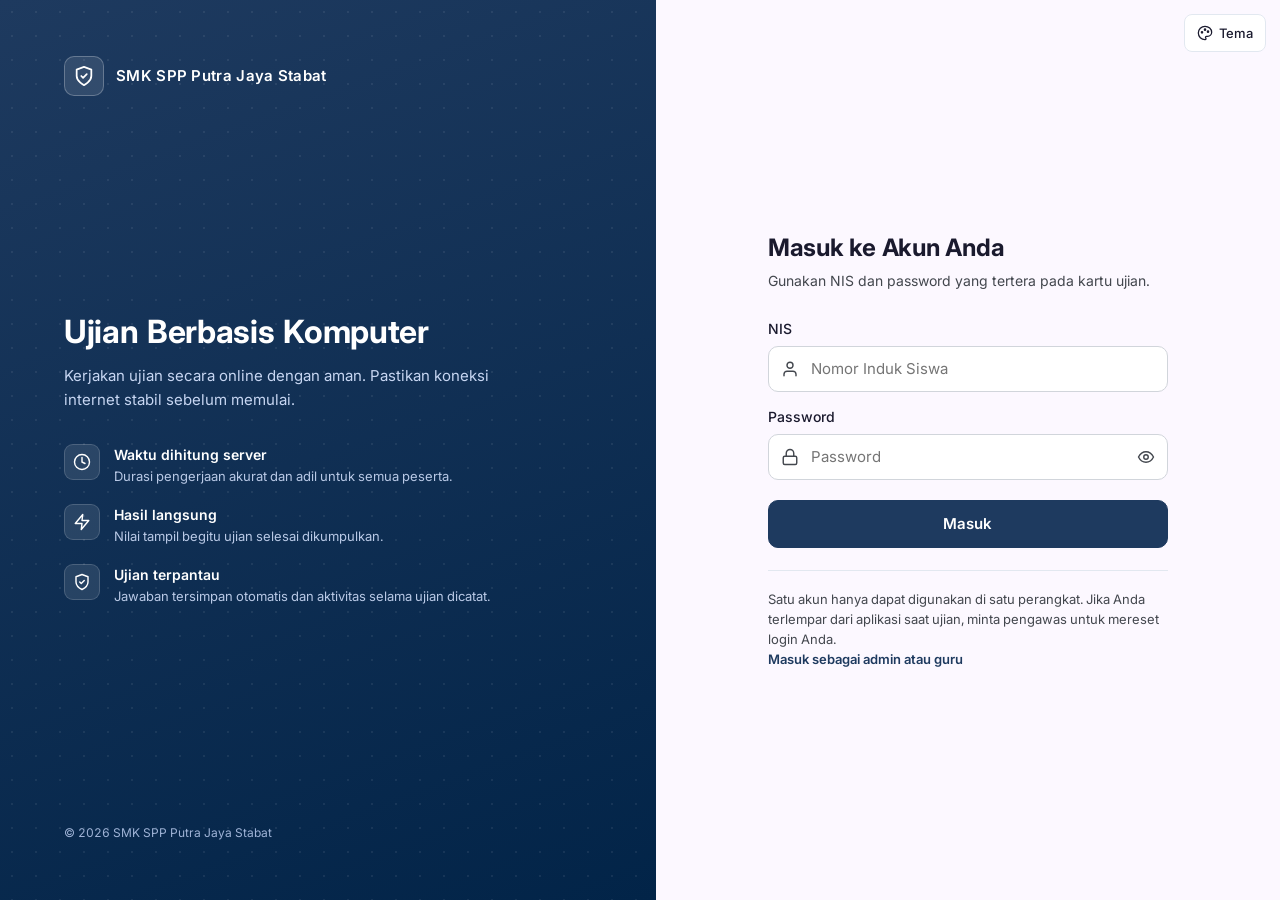
==== commit 182753d0: "3.1" ====
--- a/index.html
+++ b/index.html
@@ -2,13 +2,20 @@
 <html lang="id">
 <head>
 <meta charset="utf-8">
-<meta name="viewport" content="width=device-width, initial-scale=1">
+<meta name="viewport" content="width=device-width, initial-scale=1, viewport-fit=cover">
+<meta name="theme-color" content="#1E3A5F">
+<meta name="mobile-web-app-capable" content="yes">
+<meta name="apple-mobile-web-app-capable" content="yes">
+<meta name="apple-mobile-web-app-status-bar-style" content="black-translucent">
+<meta name="apple-mobile-web-app-title" content="CBT Online">
+<link rel="manifest" href="manifest.webmanifest">
+<link rel="apple-touch-icon" href="img/icon-180.png">
 <title>CBT Online</title>
 <script>try{var t=localStorage.getItem('cbt_tema');if(t)document.documentElement.setAttribute('data-theme',t)}catch(e){}</script>
 <link rel="preconnect" href="https://fonts.googleapis.com">
 <link rel="preconnect" href="https://fonts.gstatic.com" crossorigin>
 <link href="https://fonts.googleapis.com/css2?family=Inter:wght@400;500;600;700&display=swap" rel="stylesheet">
-<link rel="stylesheet" href="css/style.css?v=30">
+<link rel="stylesheet" href="css/style.css?v=31">
 </head>
 <body>
 <div id="bar"></div>
@@ -16,7 +23,7 @@
 <div id="toast" role="status" aria-live="polite"></div>
 <script>window.APP_MODE='siswa'</script>
 <script src="js/config.js"></script>
-<script src="js/api.js?v=30"></script>
-<script src="js/app.js?v=30"></script>
+<script src="js/api.js?v=31"></script>
+<script src="js/app.js?v=31"></script>
 </body>
 </html>
--- a/css/style.css
+++ b/css/style.css
@@ -144,3 +144,16 @@
 .side .mi.on{background:rgba(255,255,255,.12);color:#fff;border-left-color:var(--accent)}.side .mi.on .ico{opacity:1}
 .umenu button{display:flex;gap:10px;align-items:center}.umenu .ico{width:17px;height:17px;color:var(--muted);flex:none}
 @media(max-width:900px){.side .brand,.sgrp{display:none}.side .mi{width:auto;white-space:nowrap;border-left:0;border-bottom:3px solid transparent;border-radius:6px 6px 0 0;padding:8px 12px}.side .mi.on{border-bottom-color:var(--accent)}}
+
+/* keamanan perangkat, ruang ujian di HP, dan menu reset login */
+.dvc{border:1px solid var(--line);border-radius:12px;padding:14px 16px;margin:16px 0;background:var(--card)}
+.dvl{list-style:none;margin:10px 0 0;padding:0;display:grid;gap:9px}
+.dv{display:flex;gap:10px;align-items:flex-start}.dv .dd{width:9px;height:9px;border-radius:50%;margin-top:6px;background:var(--line2);flex:none}
+.dv.ok .dd{background:#16A34A}.dv.warn .dd{background:#F59E0B}.dv.bad .dd{background:#DC2626}
+.dv b{display:block;font-size:13px}.dv div>span{display:block;font-size:12.5px;color:var(--muted);line-height:18px}
+.dvh{margin-top:12px;font-size:13px;line-height:20px}.dvh summary{cursor:pointer;font-weight:600}.dvh ol{margin:8px 0 6px;padding-left:20px}
+.agree{display:flex;gap:10px;align-items:flex-start;margin-top:14px;font-size:13px;cursor:pointer;line-height:19px}.agree input{width:auto;min-height:0;margin-top:3px;flex:none}
+body.xroom{-webkit-user-select:none;user-select:none;-webkit-touch-callout:none;-webkit-tap-highlight-color:transparent;touch-action:manipulation}
+body.xroom img{-webkit-user-drag:none;pointer-events:none}
+body.shield #q,body.shield #nv,body.shield .xtop{filter:blur(18px);pointer-events:none}
+#wm{position:fixed;inset:0;z-index:45;pointer-events:none;background-repeat:repeat;background-size:340px 190px}
